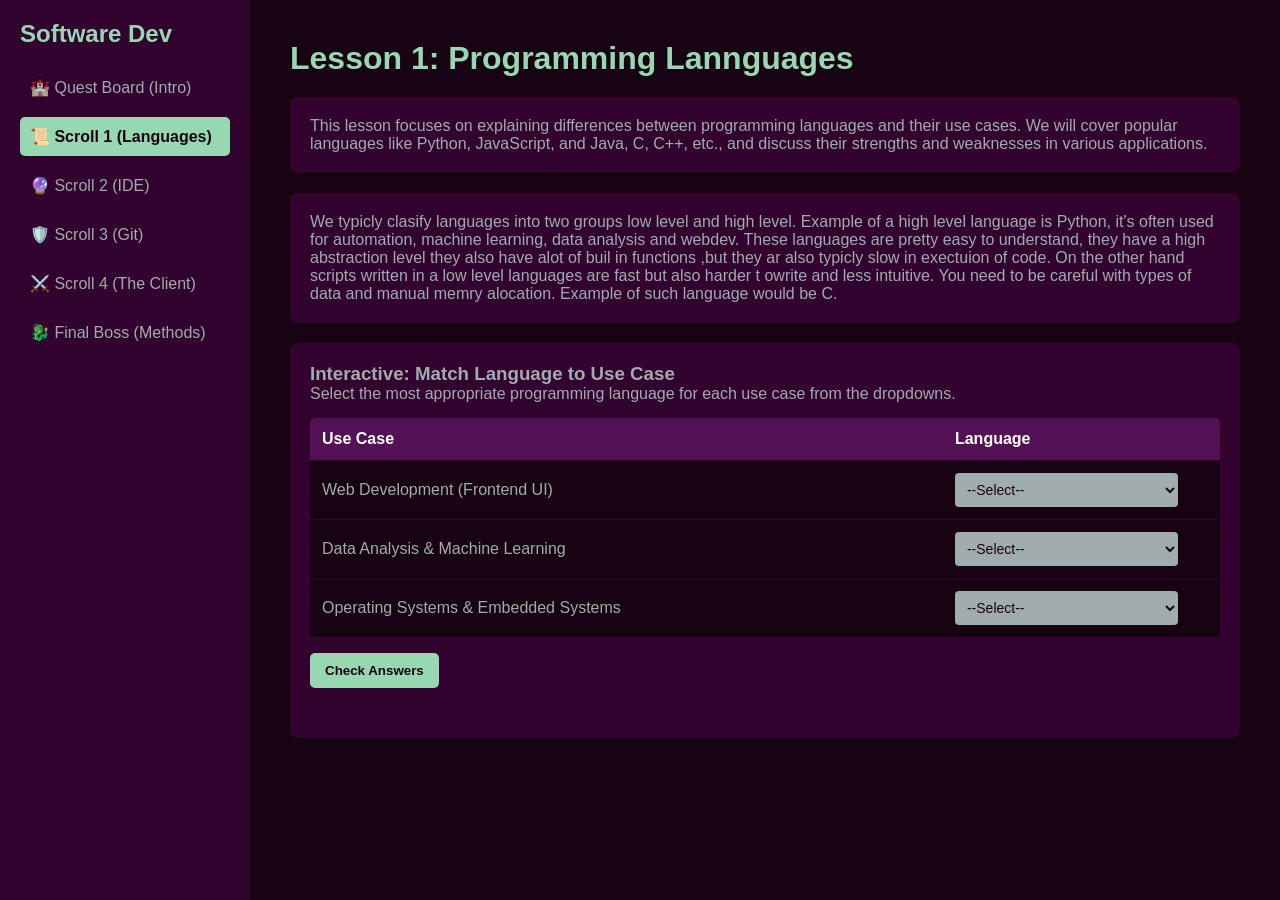
==== lesson1.html @ f60f07ef "Interaktywne elementy" ====
<!doctype html>
<html lang="en">
  <head>
    <meta charset="UTF-8" />
    <title>Software Development Course - Lesson 1</title>
    <link rel="stylesheet" href="css/styles.css" />
  </head>
  <body>
    <aside class="sidebar">
      <h2>Software Dev</h2>
      <ul class="nav-links quest-log">
        <li><a href="index.html">🏰 Quest Board (Intro)</a></li>
        <li><a href="lesson1.html">📜 Scroll 1 (Languages)</a></li>
        <li><a href="lesson2.html">🔮 Scroll 2 (IDE)</a></li>
        <li><a href="lesson3.html">🛡️ Scroll 3 (Git)</a></li>
        <li><a href="lesson4.html">⚔️ Scroll 4 (The Client)</a></li>
        <li><a href="lesson5.html">🐉 Final Boss (Methods)</a></li>
      </ul>
    </aside>

    <main class="content">
      <h1>Lesson 1: Programming Lannguages</h1>

      <div class="card">
        <p>
          This lesson focuses on explaining differences between programming languages and their use cases. We will cover popular languages like Python, 
          JavaScript, and Java, C, C++, etc., and discuss their strengths and weaknesses in various applications.
        </p>
      </div>
      <div class="card">
        <p>
          We typicly clasify languages into two groups low level and high level. Example of a high level language is Python, it's often used for automation, machine learning, data analysis and webdev. These languages are pretty easy to understand, they have a high abstraction level they also have alot of buil in functions
          ,but they ar also typicly slow in exectuion of code. On the other hand scripts written in a low level languages are fast but also harder t owrite and less intuitive. You need to be careful with types of data and manual memry alocation. Example of such language would be C.  
          
        </p>
      </div>

      <div class="card" id="lesson1-interactive">
        <h3>Interactive: Match Language to Use Case</h3>
        <p>Select the most appropriate programming language for each use case from the dropdowns.</p>
        <table class="interactive-table">
          <thead>
            <tr>
              <th>Use Case</th>
              <th>Language</th>
              <th class="result-icon"></th>
            </tr>
          </thead>
          <tbody>
            <tr>
              <td>Web Development (Frontend UI)</td>
              <td>
                <select data-correct="JavaScript" class="language-select">
                  <option value="">--Select--</option>
                  <option value="Python">Python</option>
                  <option value="C">C</option>
                  <option value="JavaScript">JavaScript</option>
                  <option value="SQL">SQL</option>
                </select>
              </td>
              <td class="status-cell"></td>
            </tr>
            <tr>
              <td>Data Analysis & Machine Learning</td>
              <td>
                <select data-correct="Python" class="language-select">
                  <option value="">--Select--</option>
                  <option value="Python">Python</option>
                  <option value="C">C</option>
                  <option value="JavaScript">JavaScript</option>
                  <option value="SQL">SQL</option>
                </select>
              </td>
              <td class="status-cell"></td>
            </tr>
            <tr>
              <td>Operating Systems & Embedded Systems</td>
              <td>
                <select data-correct="C" class="language-select">
                  <option value="">--Select--</option>
                  <option value="Python">Python</option>
                  <option value="C">C</option>
                  <option value="JavaScript">JavaScript</option>
                  <option value="SQL">SQL</option>
                </select>
              </td>
              <td class="status-cell"></td>
            </tr>
          </tbody>
        </table>
        <button id="check-answers-btn" class="interactive-btn">Check Answers</button>
        <p id="lesson1-feedback" class="feedback-msg"></p>
      </div>
    </main>

    <script src="js/script.js"></script>
  </body>
</html>
---- css/styles.css ----
/* ===== Color Palette ===== */
:root {
  --coffee-bean: #170312ff;
  --midnight-violet: #33032fff;
  --deep-purple: #531253ff;
  --cool-steel: #a0acadff;
  --celadon: #97d8b2ff;
}

/* ===== Reset ===== */
* {
  margin: 0;
  padding: 0;
  box-sizing: border-box;
  font-family: Arial, Helvetica, sans-serif;
}

/* ===== Layout ===== */
body {
  display: flex;
  min-height: 100vh;
  background-color: var(--coffee-bean);
  color: var(--cool-steel);
}

/* ===== Sidebar ===== */
.sidebar {
  width: 250px;
  background-color: var(--midnight-violet);
  padding: 20px;
  display: flex;
  flex-direction: column;
}

.sidebar h2 {
  color: var(--celadon);
  margin-bottom: 20px;
}

.nav-links {
  list-style: none;
}

.nav-links li {
  margin-bottom: 10px;
}

.nav-links a {
  text-decoration: none;
  color: var(--cool-steel);
  padding: 10px;
  display: block;
  border-radius: 5px;
  transition: 0.3s;
}

.nav-links a:hover {
  background-color: var(--deep-purple);
  color: white;
}

.nav-links a.active {
  background-color: var(--celadon);
  color: var(--coffee-bean);
  font-weight: bold;
}

/* ===== Main Content ===== */
.content {
  flex: 1;
  padding: 40px;
}

.content h1 {
  color: var(--celadon);
  margin-bottom: 20px;
}

.card {
  background-color: var(--midnight-violet);
  padding: 20px;
  border-radius: 8px;
  margin-bottom: 20px;
}

/* ===== Interactive Elements ===== */
.interactive-table {
  width: 100%;
  border-collapse: collapse;
  margin: 15px 0;
  background-color: var(--coffee-bean);
  border-radius: 5px;
  overflow: hidden;
}

.interactive-table th, .interactive-table td {
  padding: 12px;
  text-align: left;
  border-bottom: 1px solid var(--midnight-violet);
}

.interactive-table th {
  background-color: var(--deep-purple);
  color: white;
}

.language-select {
  padding: 8px;
  border-radius: 4px;
  background-color: var(--cool-steel);
  color: var(--coffee-bean);
  border: none;
  font-size: 14px;
  width: 100%;
}

.interactive-btn {
  background-color: var(--celadon);
  color: var(--coffee-bean);
  border: none;
  padding: 10px 15px;
  border-radius: 5px;
  cursor: pointer;
  font-weight: bold;
  transition: opacity 0.2s;
}

.interactive-btn:hover {
  opacity: 0.8;
}

.feedback-msg {
  margin-top: 10px;
  font-weight: bold;
  min-height: 20px;
}

.success-text {
  color: #7ee081;
}

.error-text {
  color: #ff6b6b;
}

.result-icon {
  width: 30px;
  text-align: center;
}

/* ===== Commit Game ===== */
.game-controls {
  display: flex;
  align-items: center;
  gap: 15px;
  margin: 15px 0;
}

.game-stat {
  font-size: 1.1em;
  font-weight: bold;
  color: var(--celadon);
}

.commit-grid {
  display: grid;
  grid-template-columns: repeat(20, 1fr);
  gap: 3px;
  margin: 15px 0;
  background-color: var(--coffee-bean);
  padding: 10px;
  border-radius: 5px;
}

.commit-square {
  aspect-ratio: 1;
  background-color: var(--cool-steel);
  border-radius: 2px;
  cursor: pointer;
  transition: transform 0.1s, background-color 0.2s;
}

.commit-square:active {
  transform: scale(0.9);
}

.commit-square.committed {
  background-color: var(--celadon);
  cursor: default;
}

/* ===== Vim Terminal ===== */
.vim-terminal {
  background-color: #000;
  color: #ccc;
  font-family: monospace;
  padding: 15px;
  border-radius: 5px;
  margin: 15px 0;
  min-height: 120px;
  display: flex;
  flex-direction: column;
}

.vim-input-line {
  display: flex;
  margin-top: auto;
}

.vim-input-line input {
  background: transparent;
  border: none;
  color: #ccc;
  font-family: monospace;
  outline: none;
  flex: 1;
  font-size: 14px;
}

/* ===== Boss Battle ===== */
.client-boss-container {
  background-color: var(--coffee-bean);
  padding: 20px;
  border-radius: 8px;
  border: 2px solid var(--deep-purple);
  margin: 15px 0;
}

.boss-dialogue {
  font-style: italic;
  margin-bottom: 15px;
  padding: 10px;
  background-color: var(--midnight-violet);
  border-left: 4px solid var(--celadon);
}

.boss-stats {
  font-weight: bold;
  color: #ff6b6b;
  margin-bottom: 20px;
  text-align: center;
  font-size: 1.2em;
}

.boss-actions {
  display: flex;
  flex-direction: column;
  gap: 10px;
}

.attack-btn {
  background-color: var(--deep-purple);
  border: 1px solid var(--cool-steel);
}

.attack-btn:hover {
  background-color: var(--midnight-violet);
  border-color: var(--celadon);
}

/* ===== Level Up Animation ===== */
.level-up-popup {
  position: fixed;
  top: 50%;
  left: 50%;
  transform: translate(-50%, -50%) scale(0.5);
  background: radial-gradient(circle, var(--midnight-violet) 0%, var(--coffee-bean) 100%);
  color: var(--celadon);
  padding: 40px 60px;
  border: 4px solid var(--deep-purple);
  border-radius: 15px;
  font-size: 3em;
  font-weight: bold;
  font-family: 'Times New Roman', serif;
  text-shadow: 2px 2px 4px #000;
  box-shadow: 0 0 30px var(--celadon);
  z-index: 1000;
  opacity: 0;
  pointer-events: none;
  transition: all 0.5s cubic-bezier(0.175, 0.885, 0.32, 1.275);
}

.level-up-popup.show {
  opacity: 1;
  transform: translate(-50%, -50%) scale(1);
}

/* ===== Final Boss - Wizard ===== */
.wizard-boss-container {
  background-color: var(--coffee-bean);
  padding: 20px;
  border-radius: 8px;
  border: 2px solid #5d4037;
  margin: 15px 0;
  text-align: center;
}

.wizard-hp-bar {
  width: 100%;
  height: 20px;
  background-color: var(--cool-steel);
  border-radius: 10px;
  margin: 10px 0 25px 0;
  overflow: hidden;
  border: 1px solid var(--coffee-bean);
}

.wizard-hp-fill {
  height: 100%;
  background-color: #ff6b6b;
  width: 100%;
  transition: width 0.3s ease;
}

.wizard-question {
  font-size: 1.2em;
  margin-bottom: 20px;
  color: var(--celadon);
}

.wizard-options {
  display: flex;
  flex-direction: column;
  gap: 10px;
}

.wizard-option-btn {
  background-color: var(--midnight-violet);
  color: var(--cool-steel);
  border: 1px solid var(--deep-purple);
  padding: 12px;
  border-radius: 5px;
  cursor: pointer;
  transition: 0.2s;
}

.wizard-option-btn:hover {
  background-color: var(--deep-purple);
  color: white;
}
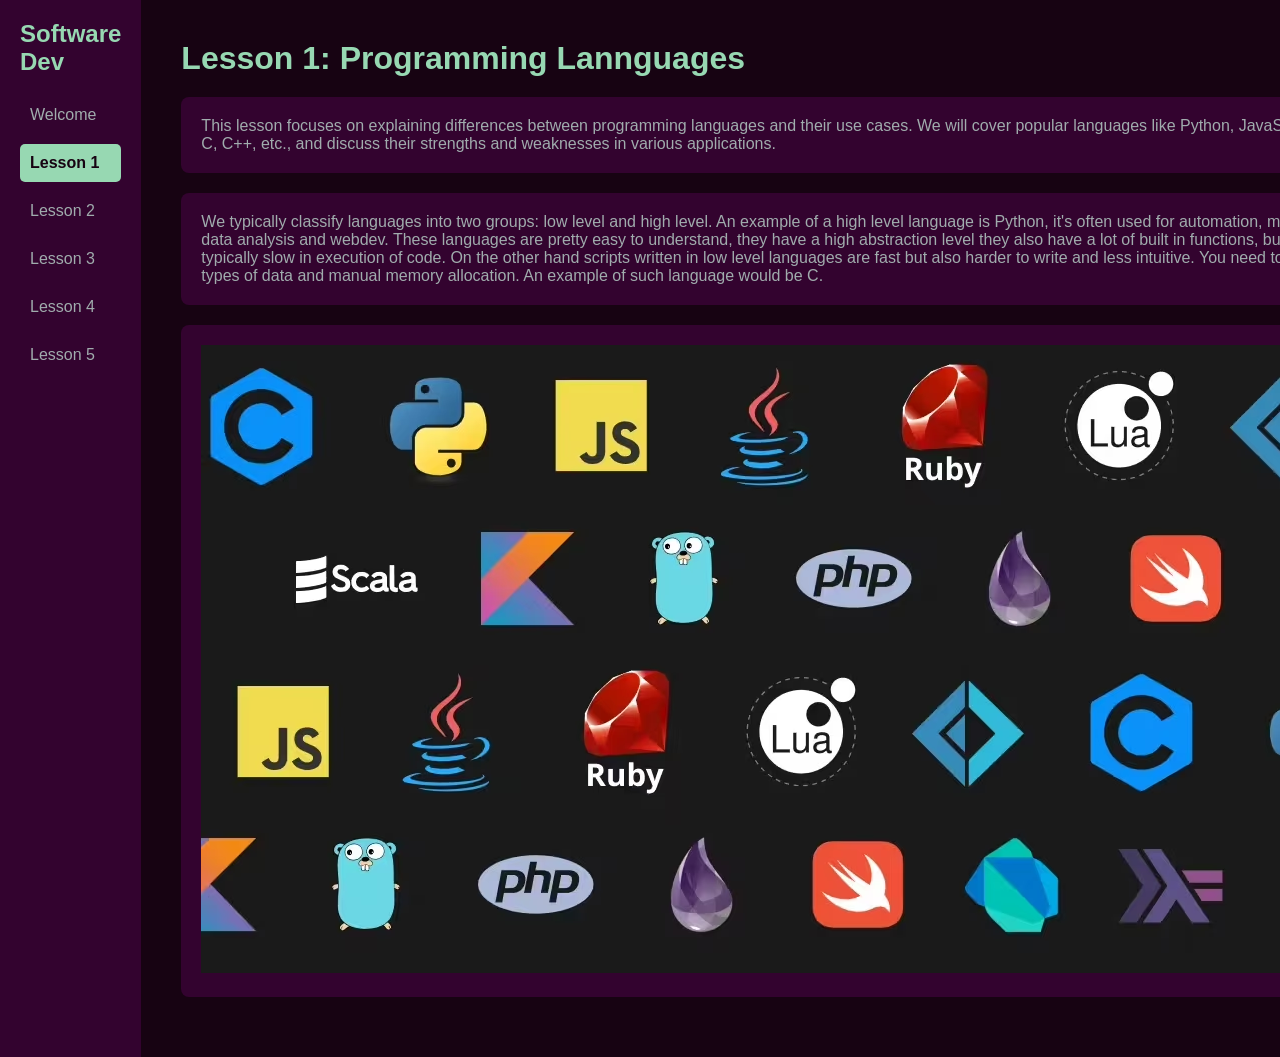
==== commit da7a9645: "Add images and update lesson content for improved learning resources" ====
--- a/lesson1.html
+++ b/lesson1.html
@@ -8,13 +8,13 @@
   <body>
     <aside class="sidebar">
       <h2>Software Dev</h2>
-      <ul class="nav-links quest-log">
-        <li><a href="index.html">🏰 Quest Board (Intro)</a></li>
-        <li><a href="lesson1.html">📜 Scroll 1 (Languages)</a></li>
-        <li><a href="lesson2.html">🔮 Scroll 2 (IDE)</a></li>
-        <li><a href="lesson3.html">🛡️ Scroll 3 (Git)</a></li>
-        <li><a href="lesson4.html">⚔️ Scroll 4 (The Client)</a></li>
-        <li><a href="lesson5.html">🐉 Final Boss (Methods)</a></li>
+      <ul class="nav-links">
+        <li><a href="index.html">Welcome</a></li>
+        <li><a href="lesson1.html">Lesson 1</a></li>
+        <li><a href="lesson2.html">Lesson 2</a></li>
+        <li><a href="lesson3.html">Lesson 3</a></li>
+        <li><a href="lesson4.html">Lesson 4</a></li>
+        <li><a href="lesson5.html">Lesson 5</a></li>
       </ul>
     </aside>
 
@@ -29,67 +29,14 @@
       </div>
       <div class="card">
         <p>
-          We typicly clasify languages into two groups low level and high level. Example of a high level language is Python, it's often used for automation, machine learning, data analysis and webdev. These languages are pretty easy to understand, they have a high abstraction level they also have alot of buil in functions
-          ,but they ar also typicly slow in exectuion of code. On the other hand scripts written in a low level languages are fast but also harder t owrite and less intuitive. You need to be careful with types of data and manual memry alocation. Example of such language would be C.  
-          
+          We typically classify languages into two groups: low level and high level. An example of a high level language is Python, it's often used for automation, machine learning, data analysis and webdev. These languages are pretty easy to understand, they have a high abstraction level they also have a lot of built in functions,
+          but they are also typically slow in execution of code. On the other hand scripts written in low level languages are fast but also harder to write and less intuitive. You need to be careful with types of data and manual memory allocation. An example of such language would be C. 
+
         </p>
       </div>
 
-      <div class="card" id="lesson1-interactive">
-        <h3>Interactive: Match Language to Use Case</h3>
-        <p>Select the most appropriate programming language for each use case from the dropdowns.</p>
-        <table class="interactive-table">
-          <thead>
-            <tr>
-              <th>Use Case</th>
-              <th>Language</th>
-              <th class="result-icon"></th>
-            </tr>
-          </thead>
-          <tbody>
-            <tr>
-              <td>Web Development (Frontend UI)</td>
-              <td>
-                <select data-correct="JavaScript" class="language-select">
-                  <option value="">--Select--</option>
-                  <option value="Python">Python</option>
-                  <option value="C">C</option>
-                  <option value="JavaScript">JavaScript</option>
-                  <option value="SQL">SQL</option>
-                </select>
-              </td>
-              <td class="status-cell"></td>
-            </tr>
-            <tr>
-              <td>Data Analysis & Machine Learning</td>
-              <td>
-                <select data-correct="Python" class="language-select">
-                  <option value="">--Select--</option>
-                  <option value="Python">Python</option>
-                  <option value="C">C</option>
-                  <option value="JavaScript">JavaScript</option>
-                  <option value="SQL">SQL</option>
-                </select>
-              </td>
-              <td class="status-cell"></td>
-            </tr>
-            <tr>
-              <td>Operating Systems & Embedded Systems</td>
-              <td>
-                <select data-correct="C" class="language-select">
-                  <option value="">--Select--</option>
-                  <option value="Python">Python</option>
-                  <option value="C">C</option>
-                  <option value="JavaScript">JavaScript</option>
-                  <option value="SQL">SQL</option>
-                </select>
-              </td>
-              <td class="status-cell"></td>
-            </tr>
-          </tbody>
-        </table>
-        <button id="check-answers-btn" class="interactive-btn">Check Answers</button>
-        <p id="lesson1-feedback" class="feedback-msg"></p>
+      <div class="card">
+         <img src="images\progLang.avif">
       </div>
     </main>
 
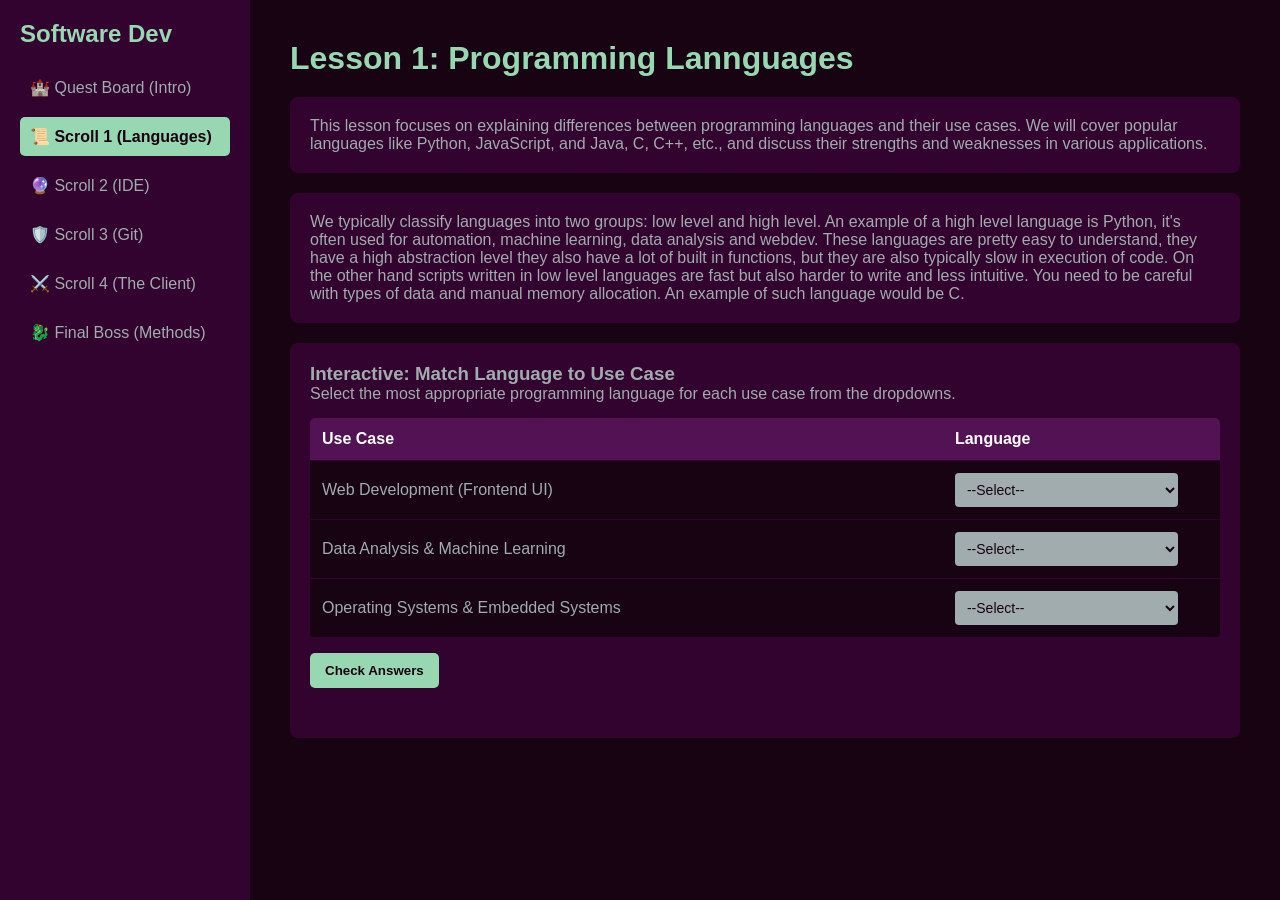
==== commit 458bffd0: "Merge branch 'main' of https://github.com/ItzBeeM/Software-Development-Course-Website" ====
--- a/lesson1.html
+++ b/lesson1.html
@@ -8,13 +8,13 @@
   <body>
     <aside class="sidebar">
       <h2>Software Dev</h2>
-      <ul class="nav-links">
-        <li><a href="index.html">Welcome</a></li>
-        <li><a href="lesson1.html">Lesson 1</a></li>
-        <li><a href="lesson2.html">Lesson 2</a></li>
-        <li><a href="lesson3.html">Lesson 3</a></li>
-        <li><a href="lesson4.html">Lesson 4</a></li>
-        <li><a href="lesson5.html">Lesson 5</a></li>
+      <ul class="nav-links quest-log">
+        <li><a href="index.html">🏰 Quest Board (Intro)</a></li>
+        <li><a href="lesson1.html">📜 Scroll 1 (Languages)</a></li>
+        <li><a href="lesson2.html">🔮 Scroll 2 (IDE)</a></li>
+        <li><a href="lesson3.html">🛡️ Scroll 3 (Git)</a></li>
+        <li><a href="lesson4.html">⚔️ Scroll 4 (The Client)</a></li>
+        <li><a href="lesson5.html">🐉 Final Boss (Methods)</a></li>
       </ul>
     </aside>
 
@@ -35,8 +35,61 @@
         </p>
       </div>
 
-      <div class="card">
-         <img src="images\progLang.avif">
+      <div class="card" id="lesson1-interactive">
+        <h3>Interactive: Match Language to Use Case</h3>
+        <p>Select the most appropriate programming language for each use case from the dropdowns.</p>
+        <table class="interactive-table">
+          <thead>
+            <tr>
+              <th>Use Case</th>
+              <th>Language</th>
+              <th class="result-icon"></th>
+            </tr>
+          </thead>
+          <tbody>
+            <tr>
+              <td>Web Development (Frontend UI)</td>
+              <td>
+                <select data-correct="JavaScript" class="language-select">
+                  <option value="">--Select--</option>
+                  <option value="Python">Python</option>
+                  <option value="C">C</option>
+                  <option value="JavaScript">JavaScript</option>
+                  <option value="SQL">SQL</option>
+                </select>
+              </td>
+              <td class="status-cell"></td>
+            </tr>
+            <tr>
+              <td>Data Analysis & Machine Learning</td>
+              <td>
+                <select data-correct="Python" class="language-select">
+                  <option value="">--Select--</option>
+                  <option value="Python">Python</option>
+                  <option value="C">C</option>
+                  <option value="JavaScript">JavaScript</option>
+                  <option value="SQL">SQL</option>
+                </select>
+              </td>
+              <td class="status-cell"></td>
+            </tr>
+            <tr>
+              <td>Operating Systems & Embedded Systems</td>
+              <td>
+                <select data-correct="C" class="language-select">
+                  <option value="">--Select--</option>
+                  <option value="Python">Python</option>
+                  <option value="C">C</option>
+                  <option value="JavaScript">JavaScript</option>
+                  <option value="SQL">SQL</option>
+                </select>
+              </td>
+              <td class="status-cell"></td>
+            </tr>
+          </tbody>
+        </table>
+        <button id="check-answers-btn" class="interactive-btn">Check Answers</button>
+        <p id="lesson1-feedback" class="feedback-msg"></p>
       </div>
     </main>
 
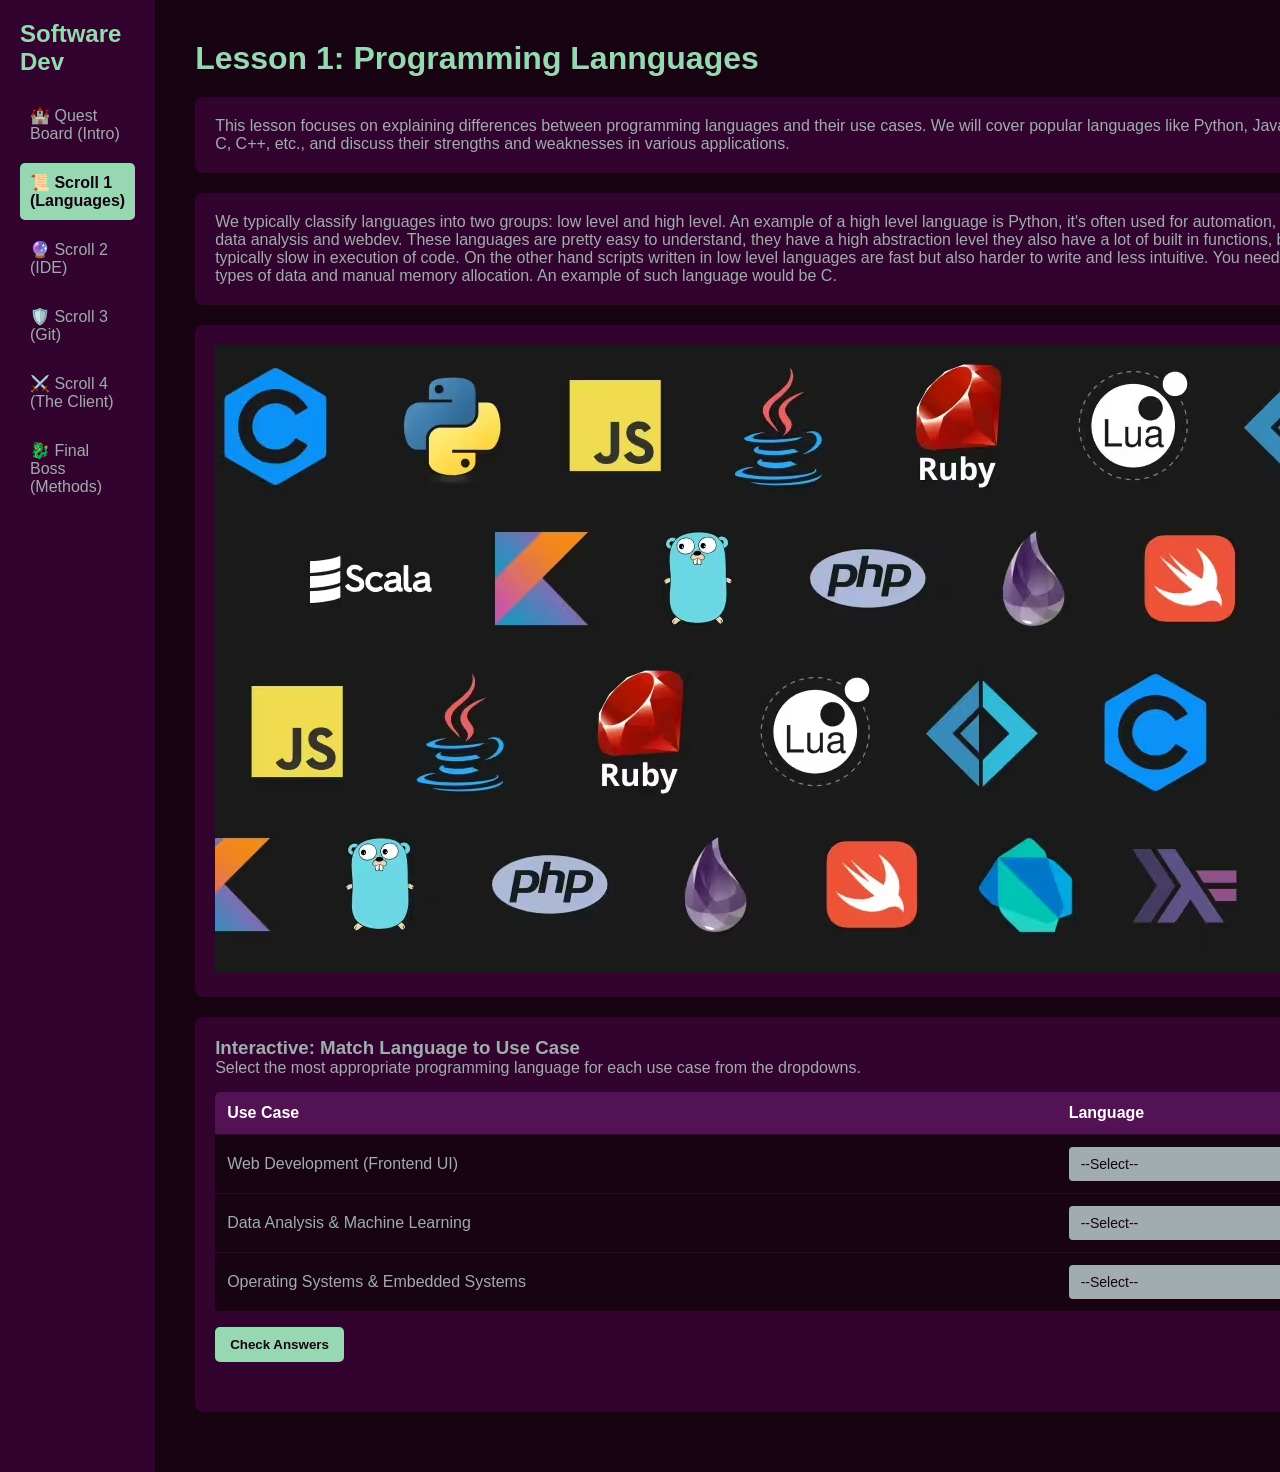
==== commit 7551d7d7: "Text corrections" ====
--- a/lesson1.html
+++ b/lesson1.html
@@ -34,7 +34,10 @@
 
         </p>
       </div>
-
+      <div class="card">
+        <p><img src="images\progLang.avif"></p>
+      </div>
+      
       <div class="card" id="lesson1-interactive">
         <h3>Interactive: Match Language to Use Case</h3>
         <p>Select the most appropriate programming language for each use case from the dropdowns.</p>
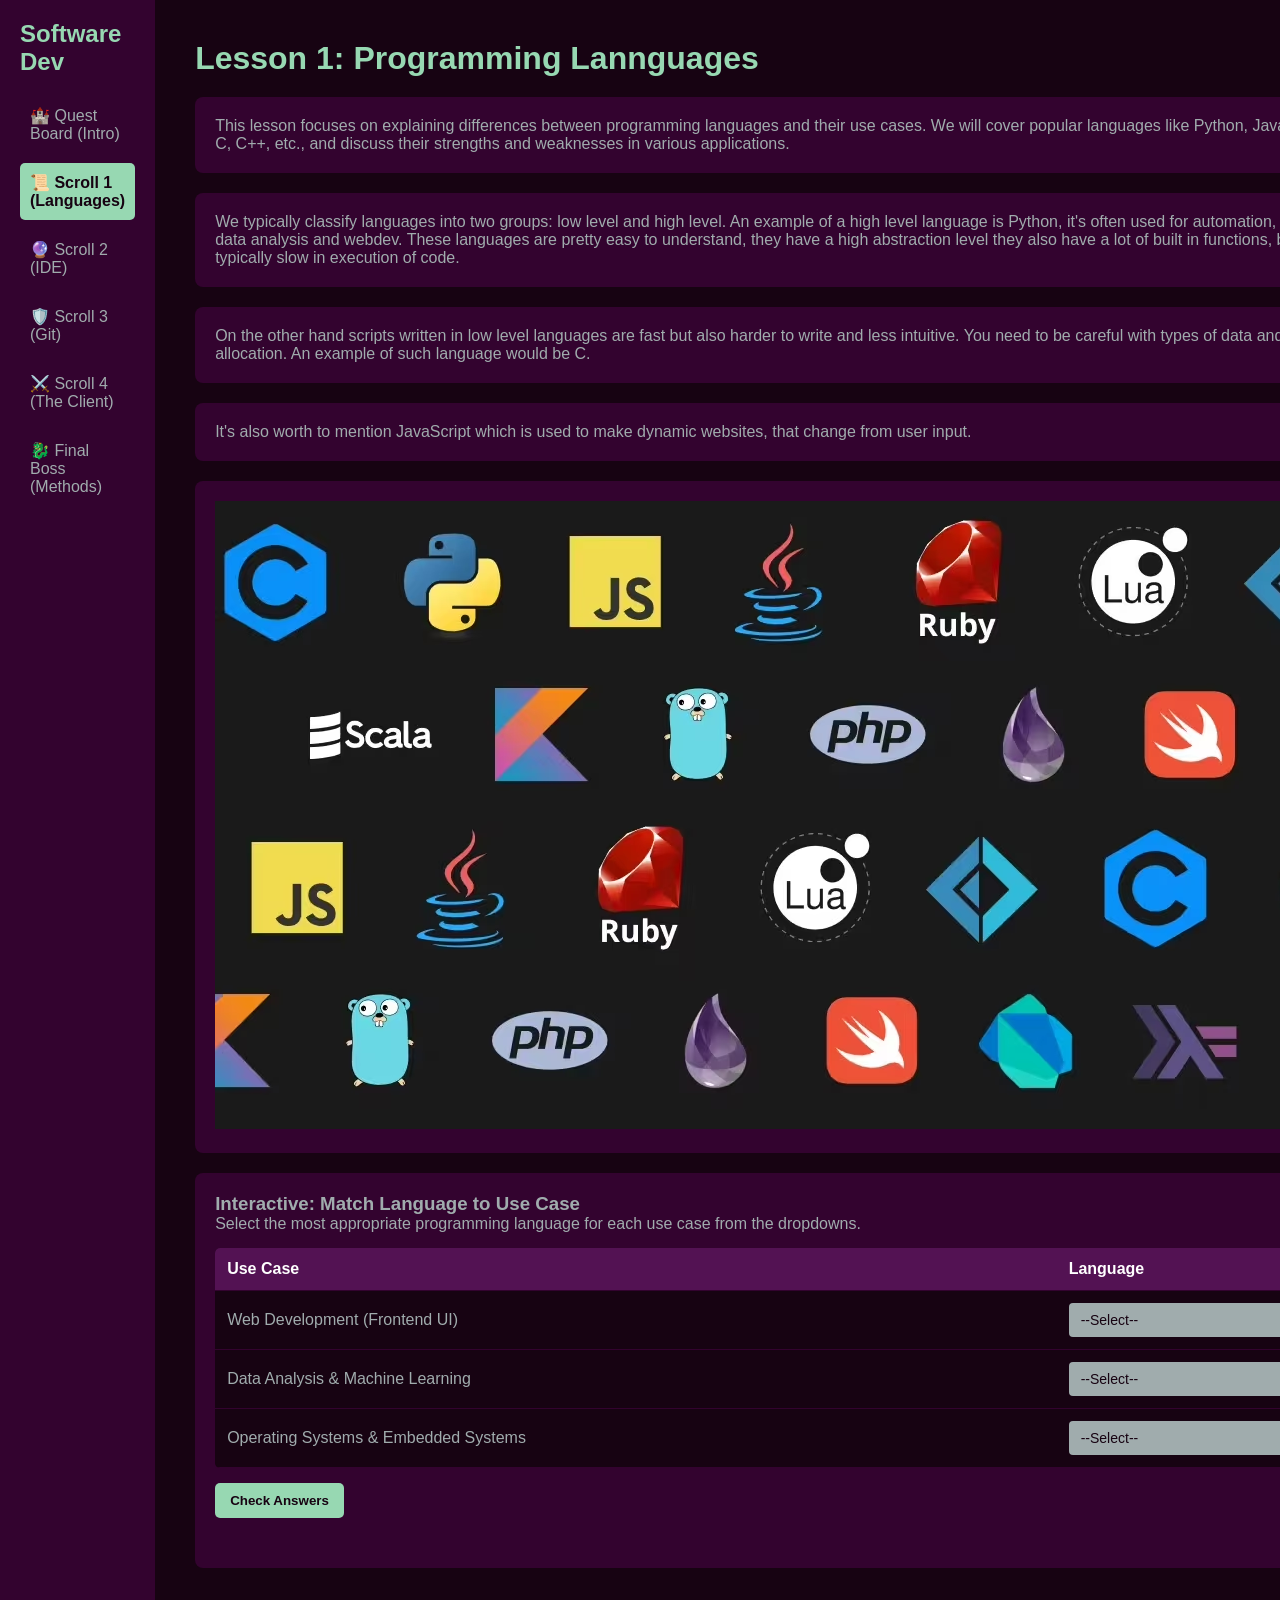
==== commit 27e85787: "Small fixes" ====
--- a/lesson1.html
+++ b/lesson1.html
@@ -23,24 +23,48 @@
 
       <div class="card">
         <p>
-          This lesson focuses on explaining differences between programming languages and their use cases. We will cover popular languages like Python, 
-          JavaScript, and Java, C, C++, etc., and discuss their strengths and weaknesses in various applications.
+          This lesson focuses on explaining differences between programming
+          languages and their use cases. We will cover popular languages like
+          Python, JavaScript, and Java, C, C++, etc., and discuss their
+          strengths and weaknesses in various applications.
         </p>
       </div>
       <div class="card">
         <p>
-          We typically classify languages into two groups: low level and high level. An example of a high level language is Python, it's often used for automation, machine learning, data analysis and webdev. These languages are pretty easy to understand, they have a high abstraction level they also have a lot of built in functions,
-          but they are also typically slow in execution of code. On the other hand scripts written in low level languages are fast but also harder to write and less intuitive. You need to be careful with types of data and manual memory allocation. An example of such language would be C. 
+          We typically classify languages into two groups: low level and high
+          level. An example of a high level language is Python, it's often used
+          for automation, machine learning, data analysis and webdev. These
+          languages are pretty easy to understand, they have a high abstraction
+          level they also have a lot of built in functions, but they are also
+          typically slow in execution of code. 
+ </p>
+       </div>
 
-        </p>
+
+<div class="card">
+<p>
+On the other hand scripts written
+          in low level languages are fast but also harder to write and less
+          intuitive. You need to be careful with types of data and manual memory
+          allocation. An example of such language would be C.
+</p>
+
+</div>
+<div class="card">
+<p>
+It's also worth to mention JavaScript which is used to make dynamic websites, that change from user input.</p>
+</div>
       </div>
       <div class="card">
-        <p><img src="images\progLang.avif"></p>
+        <p><img src="images\progLang.avif" /></p>
       </div>
-      
+
       <div class="card" id="lesson1-interactive">
         <h3>Interactive: Match Language to Use Case</h3>
-        <p>Select the most appropriate programming language for each use case from the dropdowns.</p>
+        <p>
+          Select the most appropriate programming language for each use case
+          from the dropdowns.
+        </p>
         <table class="interactive-table">
           <thead>
             <tr>
@@ -91,7 +115,9 @@
             </tr>
           </tbody>
         </table>
-        <button id="check-answers-btn" class="interactive-btn">Check Answers</button>
+        <button id="check-answers-btn" class="interactive-btn">
+          Check Answers
+        </button>
         <p id="lesson1-feedback" class="feedback-msg"></p>
       </div>
     </main>
--- a/css/styles.css
+++ b/css/styles.css
@@ -246,11 +246,14 @@
   display: flex;
   flex-direction: column;
   gap: 10px;
+  color: white;
 }
 
 .attack-btn {
   background-color: var(--deep-purple);
   border: 1px solid var(--cool-steel);
+color: white;
+
 }
 
 .attack-btn:hover {
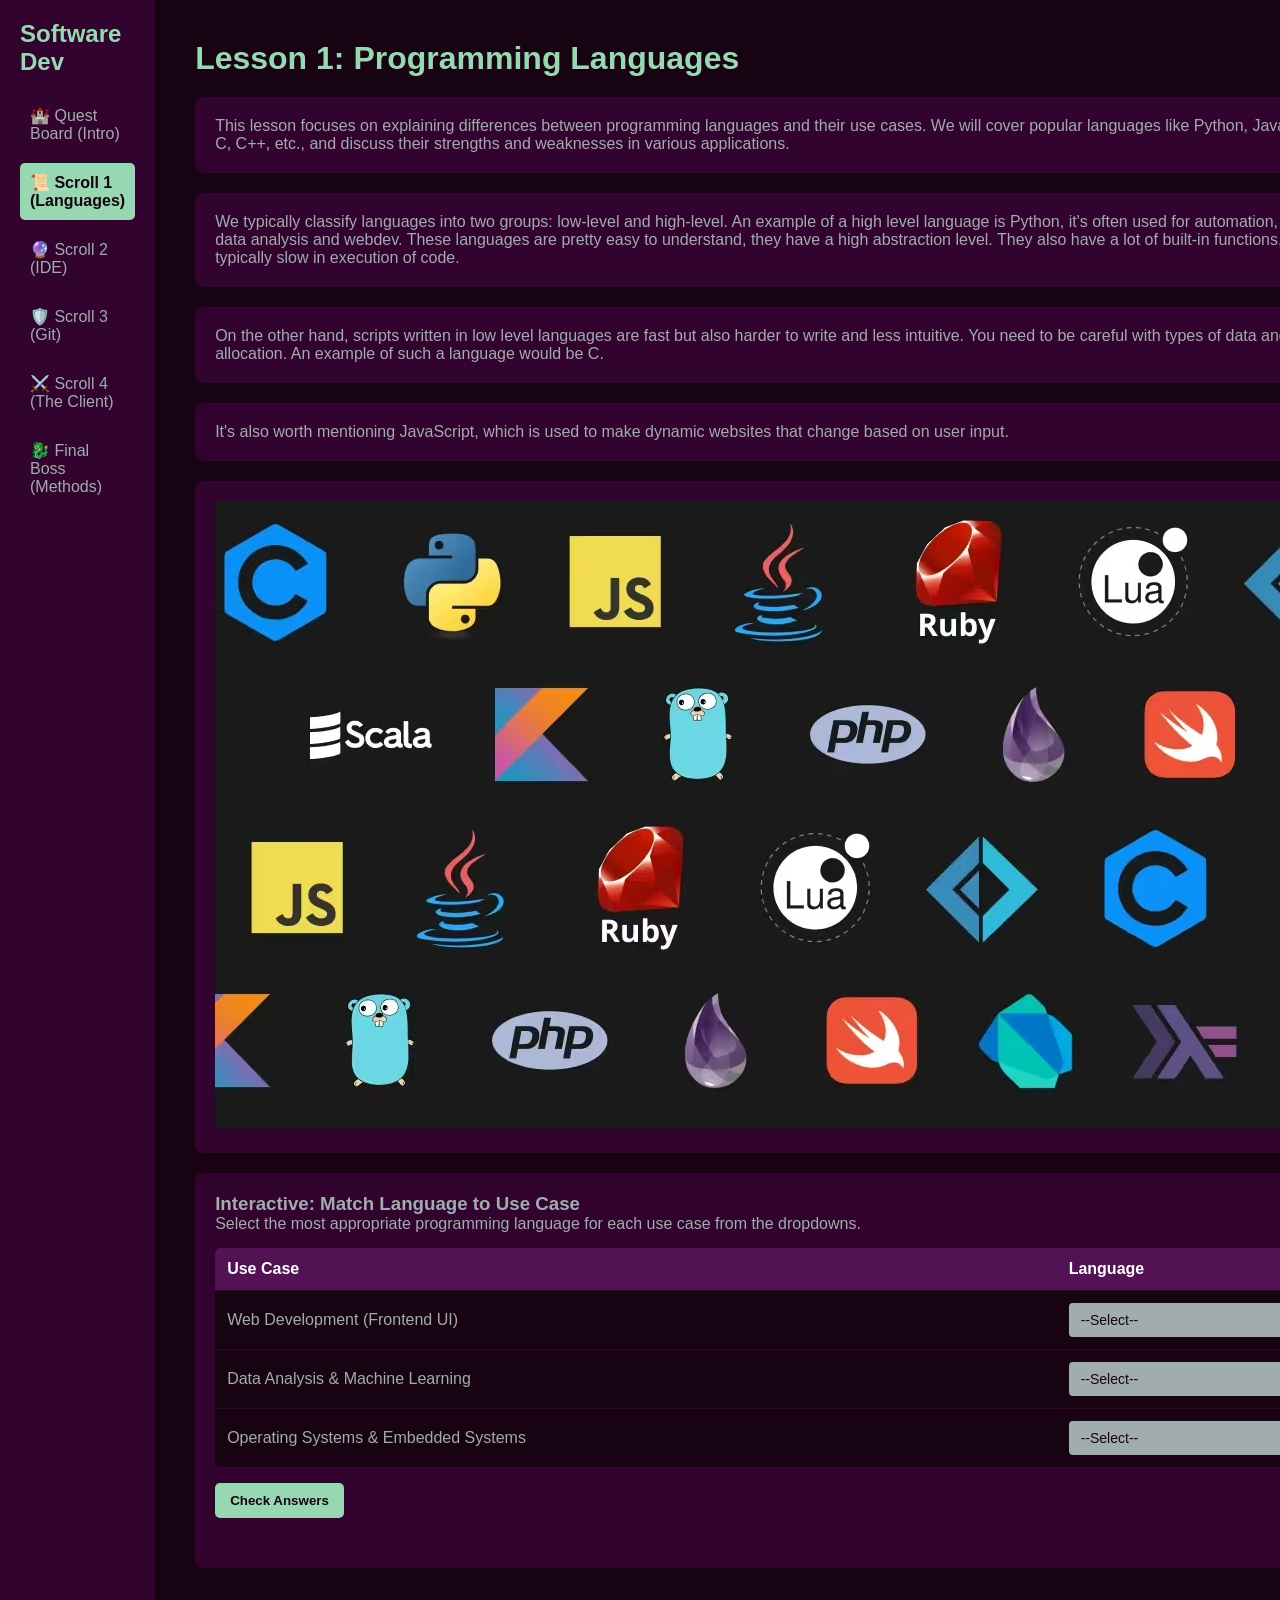
==== commit 119aad2d: "2.0" ====
--- a/lesson1.html
+++ b/lesson1.html
@@ -19,7 +19,7 @@
     </aside>
 
     <main class="content">
-      <h1>Lesson 1: Programming Lannguages</h1>
+      <h1>Lesson 1: Programming Languages</h1>
 
       <div class="card">
         <p>
@@ -31,11 +31,11 @@
       </div>
       <div class="card">
         <p>
-          We typically classify languages into two groups: low level and high
-          level. An example of a high level language is Python, it's often used
+          We typically classify languages into two groups: low-level and high-level.
+          An example of a high level language is Python, it's often used
           for automation, machine learning, data analysis and webdev. These
           languages are pretty easy to understand, they have a high abstraction
-          level they also have a lot of built in functions, but they are also
+          level. They also have a lot of built-in functions, but they are also
           typically slow in execution of code. 
  </p>
        </div>
@@ -43,16 +43,16 @@
 
 <div class="card">
 <p>
-On the other hand scripts written
+On the other hand, scripts written
           in low level languages are fast but also harder to write and less
           intuitive. You need to be careful with types of data and manual memory
-          allocation. An example of such language would be C.
+          allocation. An example of such a language would be C.
 </p>
 
 </div>
 <div class="card">
 <p>
-It's also worth to mention JavaScript which is used to make dynamic websites, that change from user input.</p>
+It's also worth mentioning JavaScript, which is used to make dynamic websites that change based on user input.</p>
 </div>
       </div>
       <div class="card">
--- a/css/styles.css
+++ b/css/styles.css
@@ -341,3 +341,52 @@
   background-color: var(--deep-purple);
   color: white;
 }
+/* ===== Mobile Improvements ===== */
+@media (max-width: 768px) {
+
+  body {
+    flex-direction: column;
+    font-size: 18px; /* większy tekst */
+	overflow-y: auto;
+
+  }
+
+  .sidebar {
+    width: 100%;
+    padding: 15px;
+max-height: 40vh;
+  overflow-y: auto;
+
+  }
+
+
+
+  .nav-links a {
+    padding: 14px;
+    font-size: 18px;
+  }
+
+  .content {
+    padding: 20px;
+  }
+
+  h1, h2 {
+    font-size: 1.8em;
+  }
+
+  .card {
+    padding: 15px;
+  }
+
+  .interactive-btn,
+  .wizard-option-btn,
+  .attack-btn {
+    font-size: 18px;
+    padding: 14px;
+  }
+
+  .commit-grid {
+    grid-template-columns: repeat(10, 1fr); /* większe kwadraty */
+  }
+}
+
